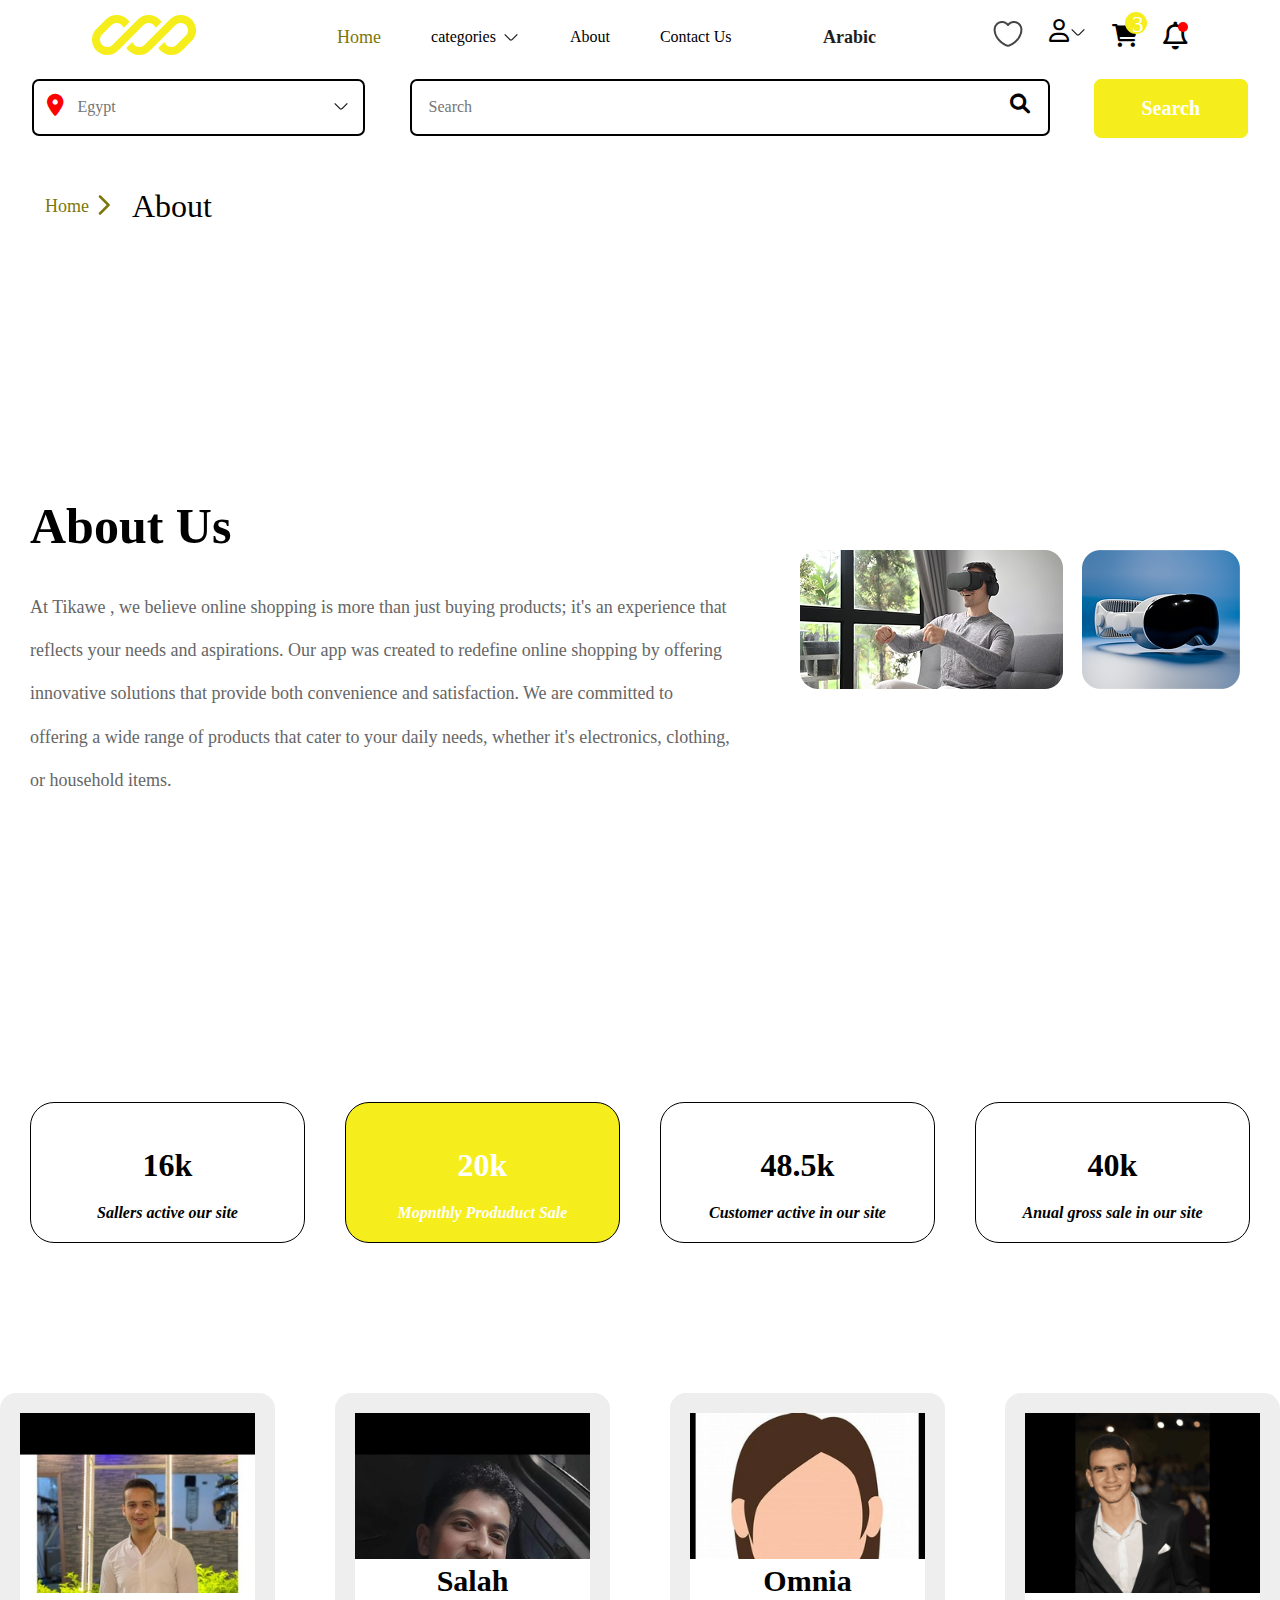
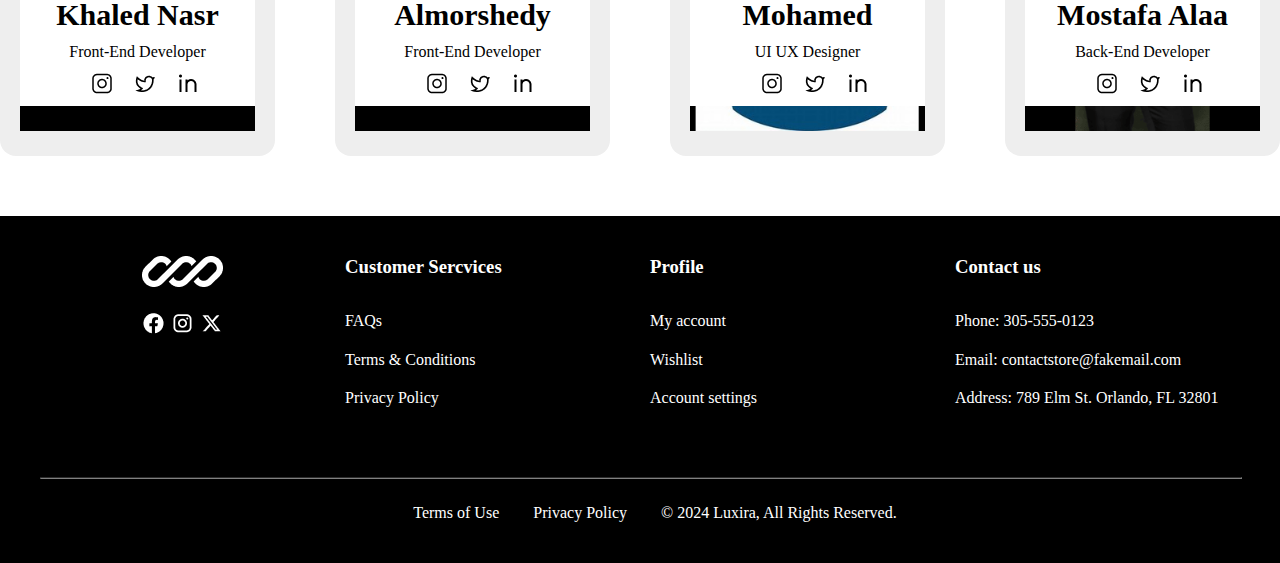
==== public/GDG-Final-Project-main/about.html @ 5ed4cfa5 "first commit" ====
<!DOCTYPE html>
<html lang="en">
<head>
    <meta charset="UTF-8">
    <meta name="viewport" content="width=device-width, initial-scale=1.0">
    <title>About Us</title>
    <link rel="stylesheet" href="./assets/css/all.min.css">
    <link rel="stylesheet" href="./assets/css/normalize.css">
    <link rel="stylesheet" href="./assets/css/about.css">
</head>
<body>
    <!-- Start Header-->
    <header>
        <div class="header">
            <div class="logo">
                <a href="index.html"><img src="./assets/images/Logo.png" alt="logo"></a>
            </div>
            <nav>
                <ul>
                    <li><a href="index.html" class="active">Home</a></li>
                    <li class="categ"><a href="#gategory">categories</a><img src="./assets/images/arrow-down.png" alt=""></li>
                    <li><a href="about.html">About</a></li>
                    <li><a href="contact.html">Contact Us</a></li>
                </ul>
            </nav>
            <p class="lang">Arabic</p>
            <ul class="icons">
                <li><img src="./assets/images/heart.png" alt=""></li>
                <li class="user"><a href="profile.html"><i class="fa-regular fa-user"></i></a></i>
                    <img src="./assets/images/arrow-down.png" alt="">
                </li>
                <li class="shopping"><i class="fa-solid fa-cart-shopping"></i></li>
                <li class="bell"><i class="fa-regular fa-bell"></i></li>
            </ul>
        </div>
        <div class="inputs">
            <form method="post">
                <div class="text">
                    <input type="text" name="" id="" placeholder="Egypt" required>
                    <i class="fa-solid fa-location-dot location"></i>
                    <img src="./assets/images/arrow-down.png" class="down" alt="">
                </div>
                <div class="search">
                    <input type="search" name="" id="" placeholder="Search">
                    <i class="fa-solid fa-search srch"></i>
                </div>
                <div class="submit"><input type="submit" value="Search"></div>
            </form>
        </div>
    </header>
    <!-- End Header-->


    <div class="link">
        <div class="container">
            <ul>
                <li>
                    <a href="index.html" class="home"> Home </a> 
                    <a href="index.html"> <img src="./assets/images/Frame.png"> </a>
                </li>
                <li class="head"><a href="about.html">About</a></li>
            </ul> 
        </div>
    </div>



    <!-- Start Landing -->
    <div class="landing">
        <div class="container">
            <div class="text">
                <h1>About Us</h1>
                <p>At Tikawe , we believe online shopping is more than just buying products; it's an experience that reflects your needs and aspirations. Our app was created to redefine online shopping by offering innovative solutions that provide both convenience and satisfaction. We are committed to offering a wide range of products that cater to your daily needs, whether it's electronics, clothing, or household items.</p>
            </div>
            <div class="images">
                <div class="img-1">
                    <img src="./assets/images/Rectangle 118.png" alt="">
                    <img src="./assets/images/Rectangle 129.png" alt="">
                </div>
                <div class="img-2">
                    <img src="/assets/images/technology 2.png" alt="">
                </div>
            </div>
        </div>
        <!-- <a href="#articles">
            <i class="fa-solid fa-angles-down go-down fa-2x"></i>
        </a> -->
    </div>
    <!-- End Landing -->


    <!-- Start Stats -->
    <div class="stats">
        <div class="container">
            <div class="box">
                <img src="/assets/images/Services (1).png" alt="">
                <h3>16k</h3>
                <p>Sallers active our site</p>
            </div>
            <div class="box yellow">
                <img src="/assets/images/Services.png" alt="">
                <h3>20k</h3>
                <p class="color">Mopnthly Produduct Sale</p>
            </div>
            <div class="box">
                <img src="/assets/images/Services (2).png" alt="">
                <h3>48.5k</h3>
                <p>Customer active in our site</p>
            </div>
            <div class="box">
                <img src="/assets/images/Services (3).png" alt="">
                <h3>40k</h3>
                <p>Anual gross sale in our site</p>
            </div>
        </div>
    </div>
    <!-- End Stats -->


    <div class="persons">
        <div class="person">
            <img src="./assets/images/khaled.jpeg" alt="" class="pers-img">
            <div class="info">
                <h3>Khaled Nasr</h3>
                <p>Front-End Developer</p>
                <div class="icons">
                    <a href=""> <img src="./assets/images/icon-instagram.png" alt=""></a>
                    <a href=""><img src="./assets/images/Icon-Twitter.png" alt=""></a>
                    <a href=""><img src="./assets/images/Icon-Linkedin.png" alt=""></a>
                </div>
            </div>
        </div>
        <div class="person">
            <img src="./assets/images/salah.jpeg" alt="" class="pers-img">
            <div class="info">
                <h3>Salah Almorshedy</h3>
                <p>Front-End Developer</p>
                <div class="icons">
                    <a href=""> <img src="./assets/images/icon-instagram.png" alt=""></a>
                    <a href=""><img src="./assets/images/Icon-Twitter.png" alt=""></a>
                    <a href=""><img src="./assets/images/Icon-Linkedin.png" alt=""></a>
                </div>
            </div>
        </div>
        <div class="person">
            <img src="./assets/images/OIP.jpeg" alt="" class="pers-img">
            <div class="info">
                <h3>Omnia Mohamed</h3>
                <p>UI UX Designer</p>
                <div class="icons">
                    <a href=""> <img src="./assets/images/icon-instagram.png" alt=""></a>
                    <a href=""><img src="./assets/images/Icon-Twitter.png" alt=""></a>
                    <a href=""><img src="./assets/images/Icon-Linkedin.png" alt=""></a>
                </div>
            </div>
        </div>
        <div class="person">
            <img src="./assets/images/mostafa.png" alt="" class="pers-img">
            <div class="info">
                <h3>Mostafa Alaa</h3>
                <p>Back-End Developer</p>
                <div class="icons">
                    <a href=""> <img src="./assets/images/icon-instagram.png" alt=""></a>
                    <a href=""><img src="./assets/images/Icon-Twitter.png" alt=""></a>
                    <a href=""><img src="./assets/images/Icon-Linkedin.png" alt=""></a>
                </div>
            </div>
        </div>
    </div>


    <!-- Start Footer -->
    <div class="footer">
    <div class="links">
        <ul class="social">
            <li>
                <a href="index.html"><img src="./assets/images/Mask group.png" alt="" class="logo"></a>
            </li>
            <li>
                <a href="#"> <img src="./assets/images/Facebook.png" alt=""></a>
                <a href="#"><img src="./assets/images/Instagram.png" alt=""></a>
                <a href="#"><img src="./assets/images/X.png" alt=""></a>
            </li>
        </ul>
        <ul class="customer">
            <h3>Customer Sercvices</h3>
            <li><a href="#">FAQs</a></li>
            <li><a href="#">Terms & Conditions</a></li>
            <li><a href="#">Privacy Policy</a></li>
        </ul>
        <ul class="profile">
            <h3>Profile</h3>
            <li><a href="profile.html">My account</a></li>
            <li><a href="#">Wishlist</a></li>
            <li><a href="#">Account settings</a></li>
        </ul>
        <ul class="contact-us">
            <h3>Contact us</h3>
            <li><a href="tel:+305-555-0123">Phone: 305-555-0123</a></li>
            <li><a href="mailto:contactstore@fakemail.com">Email: contactstore@fakemail.com</a></li>
            <li>Address: 789 Elm St. Orlando, FL 32801</li>
        </ul>
    </div>
    <hr>
    <div class="terms">
        <span>Terms of Use</span>
        <span>Privacy Policy</span>
        <span>© 2024 Luxira, All Rights Reserved.</span>
    </div>
    </div> 
    <!-- End Footer -->
    
</body>
</html>
---- public/GDG-Final-Project-main/assets/css/about.css ----
/* Start Global Rules */
*{
    box-sizing: border-box;
    padding: 0;
    margin: 0;
}

html {
    scroll-behavior:smooth;
}

body{
    font-family: Arial, Helvetica, sans-serif;
    font-family: Poppins;
}
.container {
    padding: 0 30px 0 30px;
    margin: 0 auto 0 auto ;
}

ul{
    list-style-type: none;
}

a{
    text-decoration: none;
}
/* End Global Rules */

/* Start Header */
header .header{
    display: flex;
    align-items: center;
    justify-content: space-evenly;
}

header .header{

    padding-top: 15px;
}

header .header nav ul{
    display: flex;
    align-items: center;
}

header .header nav ul li {
    padding-left: 50px;
}

header .header nav ul li a{
    color: #000000;
    transition: 0.3s;
}

header .header nav ul li a:hover{
    color: #7C770C;
}

header .header nav ul .active{
    color: #7C770C;
    font-family:Poppins;
    font-size: 18px;
}

header .header nav ul .categ{
    display: flex;
    align-items: center;
}

header .header nav ul .categ img{
    padding-left: 6px;
}

header .header p{
    color: #1E1E1E;
    font-weight: bold;
    font-size: 18px;
}

header .header .icons{
    display: flex;
    align-items: center;
}

header .header .icons li{
    padding-left: 25px;
    font-size: 23px;
} 

header .header .icons .user{
    display: flex;
    align-items: center;
    padding-bottom: 10px;
}

header .header .icons .user a{
    color: #000000;
}


header .header .icons .shopping{
    position: relative;
}

header .header .icons .shopping::after{
    content: "";
    position: absolute;
    width: 20px;
    height:20px;
    background-color: #F5EE1C;
    border-radius: 50%;
    right: -9px;
    top: -12px;
    padding: 1px;
}

header .header .icons .shopping::before{
    content: "3";
    position: absolute;
    color: white;
    top: -12px;
    right: -5px;
    z-index: 1;
}

header .header .icons .bell{
    position: relative;
}

header .header .icons .bell i{
    font-size: 28px;
}


header .header .icons .bell::after{
    content: "";
    position: absolute;
    width: 10px;
    height:10px;
    background-color: red;
    border-radius: 50%;
    right: 0px;
    top: 0px;
}
header .inputs {
    padding-top: 20px;
}

header .inputs form {
    display: flex;
    justify-content: space-evenly;
    gap: 12px;
}

header .inputs form .text {
    width: 26%;
    position: relative;
}

header .inputs form input[type="text"] {
    width: 100%;
    padding: 17px 17px 17px 43px;
    border-radius: 7px;
    border: 2px solid #000000;
}

header .inputs form .location {
    position: absolute;
    left: 15px;
    font-size: 22px;
    top: 25%;
    color: red;
}

header .inputs form .down {
    position: absolute;
    right: 15px;
    top: 30%;
    color: #000000;
}

header .inputs form .search {
    width: 50%;
    position: relative;
}

header .inputs form input[type="search"] {
    width: 100%;
    padding: 17px;
    border-radius: 7px;
    border: 2px solid black;
}

header .inputs form input[type="text"],
header .inputs form input[type="search"]:focus {
    outline: none;
}

header .inputs form .search .srch {
    position: absolute;
    right: 20px;
    top: 25%;
    font-size: 20px;
}

header .inputs form  .submit{
    width: 12%;
} 

header .inputs form input[type="submit"] {
    width: 100%;
    padding: 17px;
    background-color:#F5EE1C;
    color: white;
    border-radius: 7px;
    border: 1px solid #F5EE1C;
    font-weight: bold;
    font-size: 20px;
}

header .inputs form input[type="submit"]:hover {
    cursor: pointer;
}
/* End Header */

.link .container ul{
    display: flex;
    align-items: center;
    padding-top: 50px;
}

.link .container ul li {
    padding-left: 15px;
    display: flex;
    align-items: center;
}

.link .container ul .home {
    color: #7C770C;
    font-family:Poppins;
    font-size: 18px;
}


.link .container ul .head a {
    color: #000;
    font-family:Poppins;
    font-size: 32px;
}



/* Start Landing */
.landing {
    position: relative;
}
.landing .container {
    min-height: calc(100vh - 73.55px);
    display: flex;
    align-items: center;
    gap: 70px;
}
.landing .container .text {
    flex:1;
}

.landing .container .text h1 {
    font-size:50px;
    letter-spacing: 6%;
    font-weight:bold;
    margin-bottom:30px;
}

.landing .container .text p {
    line-height:2.4;
    color:#666;
    font-size:18px;
    margin:10px 0;
}

.landing .container .images{
    width: 450px;
}
.landing .container .images .img-1{
    margin-bottom: 15px;
}

.landing .container .images .img-1 img:first-child{
    padding-right: 15px;
}

/* End Landing */



/* Start stats */
.stats {
    padding-top: 50px;
}

.stats  h2 {
    text-align: center;
    font-size:40px;
    margin-bottom:60px;
    font-weight: bold;
}

.stats .container {
    display: grid;
    grid-template-columns: repeat(auto-fill, minmax(250px, 1fr));
    gap: 40px;
}
.stats .container .box {
    background-color:white;
    text-align: center;
    padding: 20px;
    position: relative;
    border: 1px solid #000000;
    border-radius: 24px;
}

.stats .container .yellow{
    background-color:#F5EE1C;
    color: white;
}

.stats .container .box  img {
    margin-bottom: 20px;
    font-weight: bold;
}

.stats .container .box h3 {
    font-weight: bold;
    font-size: 32px;
    margin-bottom:20px;
}

.stats .container .box p {
    font-weight: bold;
    color: #000000;
    font-size:16px;
    font-style: italic;
}

.stats .container .box .color{
    color: white;
}
/* End stats */


.persons{
    padding-top: 150px;
    display: flex;
    align-items: center;
    justify-content: center;
    gap: 60px;
}

.persons .person{
    width: 370px;
    background-color:#EEEEEE ;
    padding: 20px;
    border-radius: 16px;
    position: relative;
}

.persons .person .pers-img {
    width: 100%;
}

.persons .person .info{
    background-color: white;
    text-align: center;
    position: absolute;
    bottom: 50px;
    width: calc(100% - 40px);
    padding: 5px;
}

.persons .person .info h3 {
    margin-bottom: 10px;
    font-size: 30px;
}
.persons .person .info p {
    margin-bottom: 10px;
}

.persons .person .info .icons a{
    padding-left: 15px;
}



/* Start Footer */
.footer{
    margin-top: 60px;
    background-color: #000000;
    color: white;
    padding: 40px ;
}

.footer .links{
    display: grid;
    grid-template-columns: repeat(auto-fill , minmax(270px , 1fr));
    gap: 20px;
    margin-bottom: 50px;
}

.footer .links .social {
    display: flex;
    align-items: center;
    flex-direction: column;
}

.footer .links .social .logo {
    width: 81px;
    margin-bottom: 20px;
}

.footer .links  .customer li a
,.footer .links  .profile li a
,.footer .links  .contact-us li a{
    display: block;
    color: white;
}


.footer .links  .customer h3
,.footer .links  .profile h3
,.footer .links  .contact-us h3{
    margin-bottom: 35px;
}

.footer .links  .customer li
,.footer .links  .profile li 
,.footer .links  .contact-us li {
    padding-bottom: 20px;
}

.footer hr {
    border-color: #808080;
    width: 100%;
}

.footer .terms{
    text-align: center;
    padding-top: 25px;
}

.footer .terms span {
    padding-left: 30px;
}
/* End Footer */
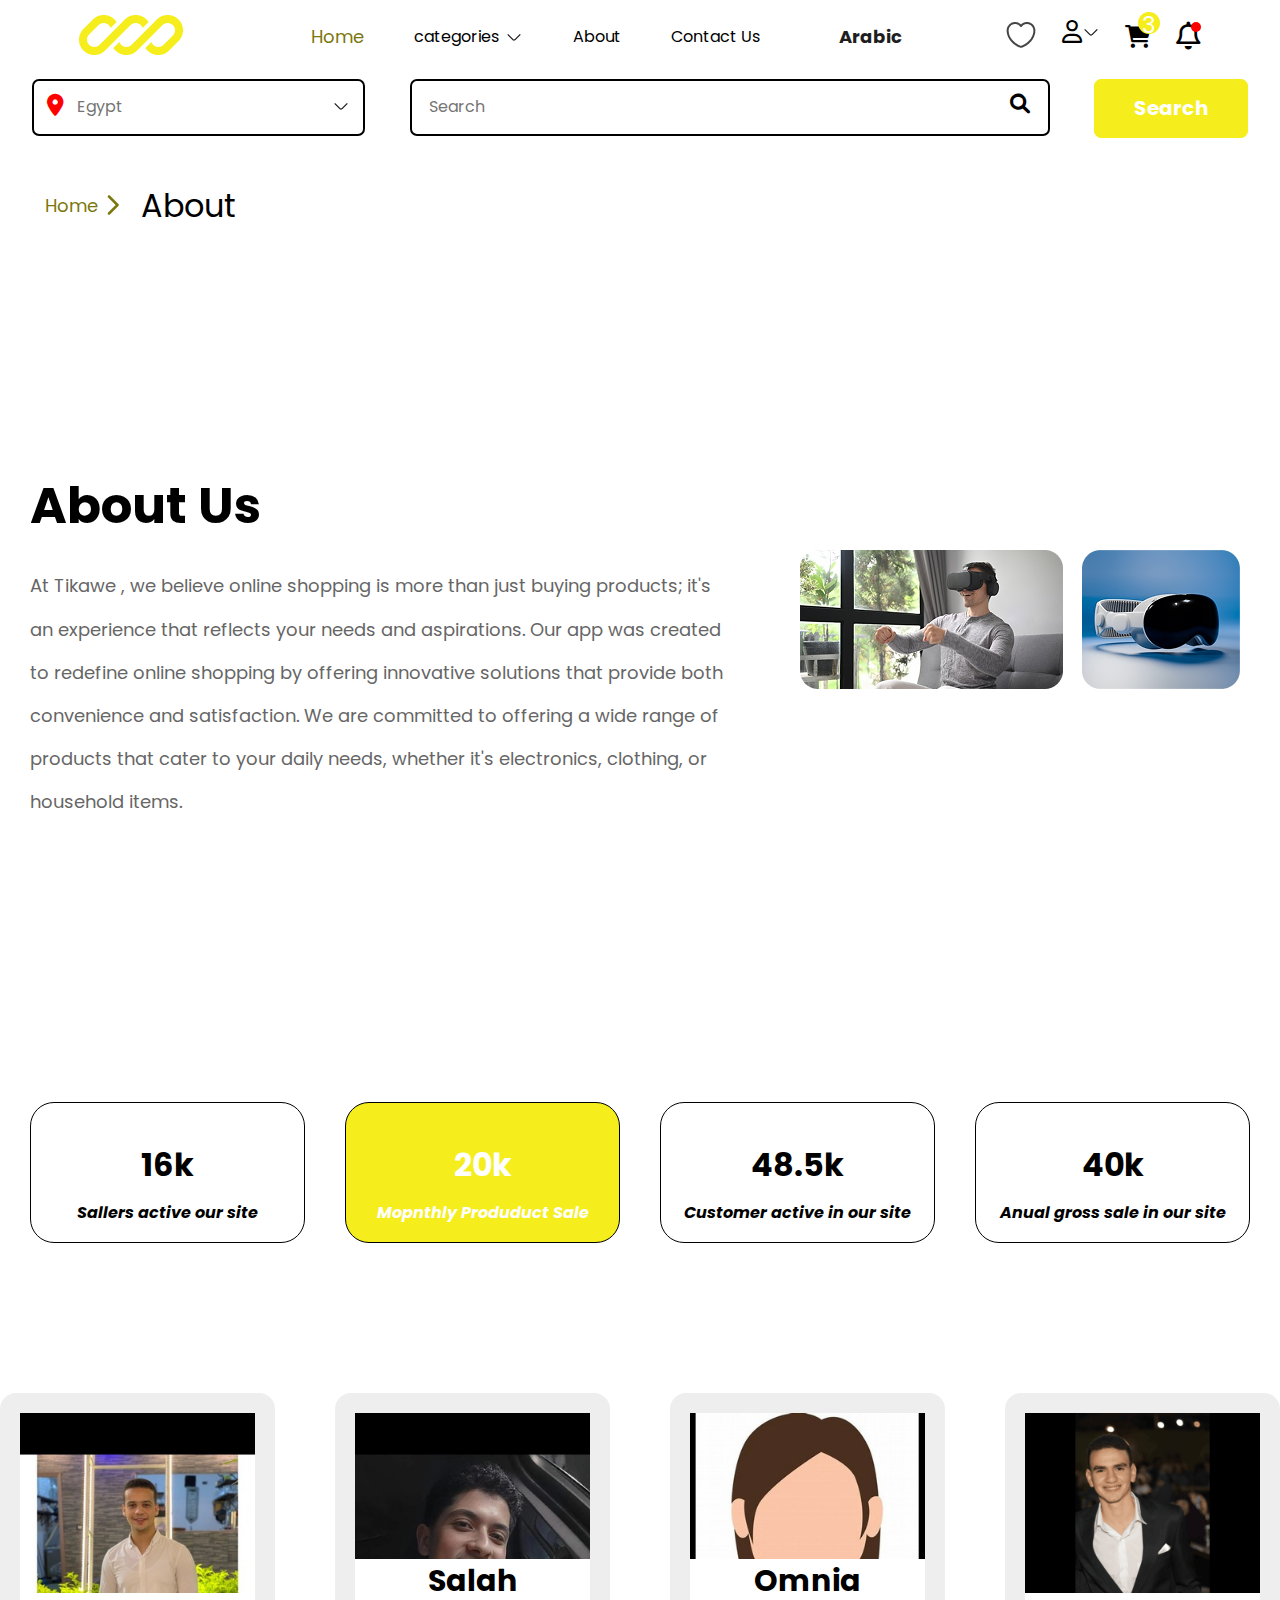
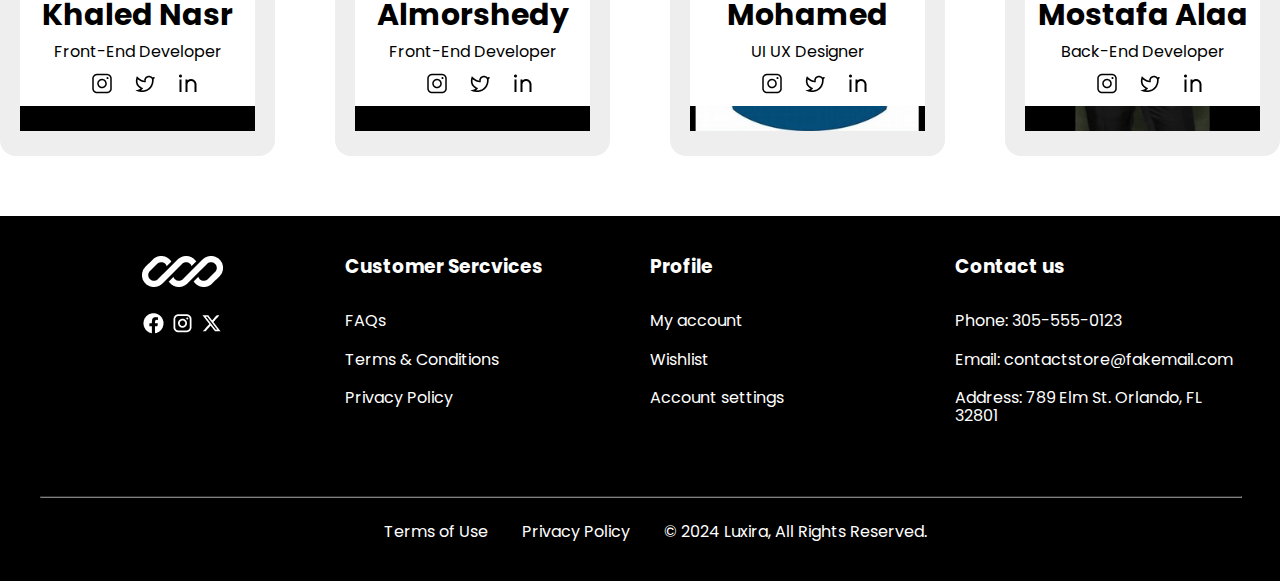
==== commit a35ab418: "edit" ====
--- a/public/GDG-Final-Project-main/about.html
+++ b/public/GDG-Final-Project-main/about.html
@@ -4,9 +4,13 @@
     <meta charset="UTF-8">
     <meta name="viewport" content="width=device-width, initial-scale=1.0">
     <title>About Us</title>
+    <link rel="shortcut icon" href="./assets/images/Logo.png" type="image/x-icon">
     <link rel="stylesheet" href="./assets/css/all.min.css">
     <link rel="stylesheet" href="./assets/css/normalize.css">
     <link rel="stylesheet" href="./assets/css/about.css">
+    <link rel="preconnect" href="https://fonts.googleapis.com">
+<link rel="preconnect" href="https://fonts.gstatic.com" crossorigin>
+<link href="https://fonts.googleapis.com/css2?family=Poppins:ital,wght@0,100;0,200;0,300;0,400;0,500;0,600;0,700;0,800;0,900;1,100;1,200;1,300;1,400;1,500;1,600;1,700;1,800;1,900&display=swap" rel="stylesheet">
 </head>
 <body>
     <!-- Start Header-->
